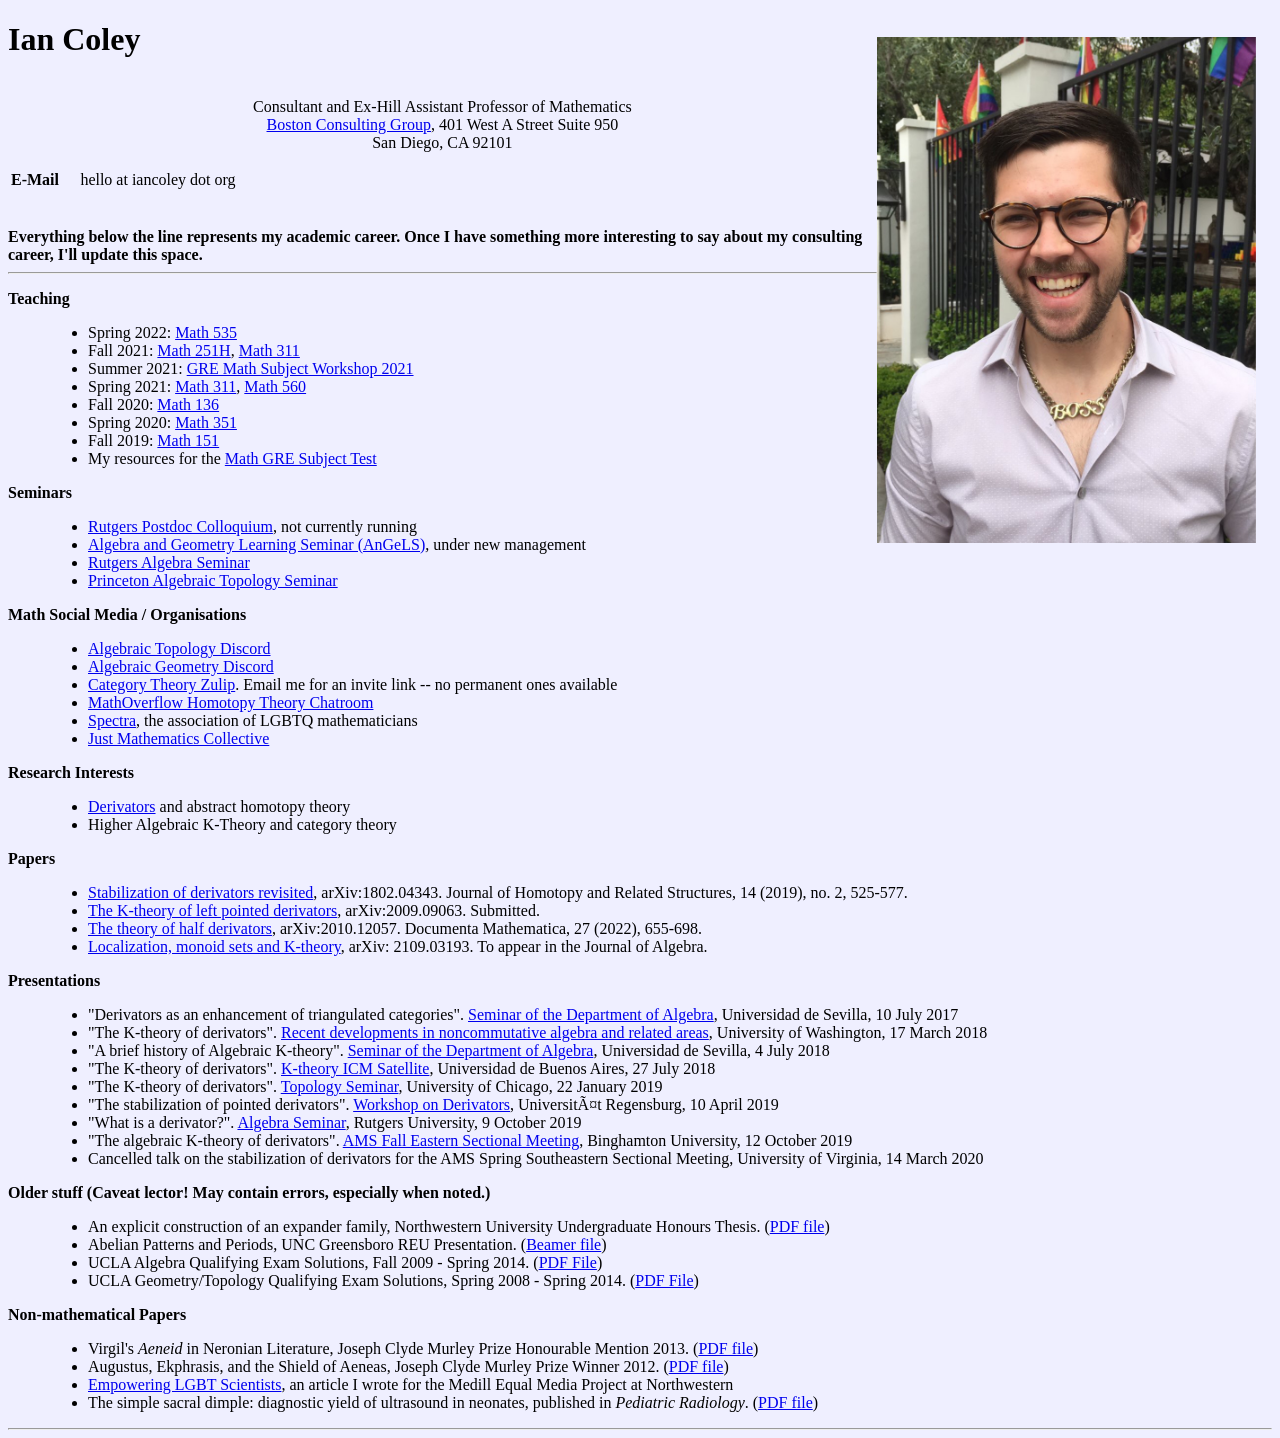
==== index.html @ ffd54c89 "Update index.html" ====
<!DOCTYPE HTML PUBLIC "-//W3C//DTD HTML 4.01 Transitional//EN"
"http://www.w3.org/TR/html4/loose.dtd">
<!-- Go through all the generic content and replace with your own data. -->
<html>
<head>
<title>Mathematician, Consultant, Dreamweaver</title> <!-- Change name, 4 places -->
<meta http-equiv="Content-Type" content="text/html; charset=iso-8859-1">
<meta name="author" content="Ian Coley"> <!-- Change name, 4 places -->
<!-- Special styles or stylesheet link come before mathnet.css -->
<style type="text/css"><!--
    .aboutme dt, .location { font-weight: bold; }
--></style>
<link href="/styles/mathnet.css" rel="stylesheet" type="text/css">
</head>

<body bgcolor="#EFEFFF">
<!-- For the following #include to work, the file must be called index.shtml -->
<!-- If you aren't using #include, call it index.html -->
<!--(if you want the banner and navigation bar remove all in parens)#include virtual="/styles/top.incl" -->

<!-- To reveal the valid-HTML icons, remove this line and the ending coment
<div style="text-align:right">
<a href="http://jigsaw.w3.org/css-validator/check/referer">
<img src="/images/valid-css.png" alt="Valid CSS"></a> 
<a href="http://validator.w3.org/check?uri=referer">
<img src="/images/valid-html40.png" alt="Valid HTML 4.0 Transitional"></a> 
</div>
    Ending comment, remove to reveal valid-HTML logo (and make SURE it passes!) -->

<img src="me.jpg" width="30%" style="float:right; margin-top: 1em; margin-right: 1em" title="breue et inreparabile tempus omnibus est uitae; sed famam extendere factis, hoc uirtutis opus. (Aeneid, Book X, 467-9)">

<h1>Ian Coley</h1> <!-- Change name, 4 places -->
<div style="text-align: center">
<br>Consultant and Ex-Hill Assistant Professor of Mathematics
<br><a href="https://www.bcg.com/offices/san-diego">Boston Consulting Group</a>, 401 West A Street Suite 950
<br>San Diego, CA 92101
</div>

<table style="border-width: 1.5em; margin-top: 1em">
<col width="30%"><col width="70%">
<tr><td class=location>E-Mail		<td>hello at iancoley dot org

</table>

<br><br>

<b>Everything below the line represents my academic career. Once I have something more interesting to say about my consulting career, I'll update this space.</b>

<hr>


<dl class=aboutme>
<dt>Teaching
<dd><ul>
	<li>Spring 2022: <a href="https://rutgers.instructure.com/courses/168544">Math 535</a>
	<li>Fall 2021: <a href="https://rutgers.instructure.com/courses/134760">Math 251H</a>, <a href="https://rutgers.instructure.com/courses/134835">Math 311</a>
	<li>Summer 2021: <a href="greprep.html">GRE Math Subject Workshop 2021</a>
	<li>Spring 2021: <a href="https://rutgers.instructure.com/courses/121774">Math 311</a>, <a href="https://rutgers.instructure.com/courses/113019">Math 560</a>
	<li>Fall 2020: <a href="https://rutgers.instructure.com/courses/67434">Math 136</a>
	<li>Spring 2020: <a href="https://rutgers.instructure.com/courses/38827">Math 351</a>
	<li>Fall 2019: <a href="https://rutgers.instructure.com/courses/27817">Math 151</a>
	<li>My resources for the <a href="greprep.html">Math GRE Subject Test</a>
    </ul>

<dt>Seminars
<dd><ul>
	<li><a href="postdoc-colloquium.html">Rutgers Postdoc Colloquium</a>, not currently running
	<li><a href="angels.html">Algebra and Geometry Learning Seminar (AnGeLS)</a>, under new management
	<li><a href="https://sites.math.rutgers.edu/~weibel/algebra.seminar.html">Rutgers Algebra Seminar</a>
	<li><a href="https://www.math.princeton.edu/events/seminars/algebraic-topology-seminar">Princeton Algebraic Topology Seminar</a>

</ul>

<dt>Math Social Media / Organisations
<dd><ul>
	<li><a href="https://discord.gg/2XGcvScpwp">Algebraic Topology Discord</a>
	<li><a href="https://discord.gg/v2Ud8uvxCf">Algebraic Geometry Discord</a>
	<li><a href="https://categorytheory.zulipchat.com">Category Theory Zulip</a>. Email me for an invite link -- no permanent ones available
	<li><a href="https://chat.stackexchange.com/rooms/9417/homotopy-theory">MathOverflow Homotopy Theory Chatroom</a>
	<li><a href="http://lgbtmath.org/">Spectra</a>, the association of LGBTQ mathematicians</a>
	<li><a href="https://www.justmathematicscollective.net/">Just Mathematics Collective</a>
	</ul>


<dt>Research Interests
<dd><ul>
    <li><a href="derivators.html">Derivators</a> and abstract homotopy theory
    <li>Higher Algebraic K-Theory and category theory
    </ul>

<dt>Papers
<dd><ul>
	<li><a href="pub/coley-stabilization.pdf">Stabilization of derivators revisited</a>, arXiv:1802.04343. Journal of Homotopy and Related Structures, 14 (2019), no. 2, 525-577.
	<li><a href="pub/coley-additivity.pdf">The K-theory of left pointed derivators</a>, arXiv:2009.09063. Submitted.
	<li><a href="https://www.elibm.org/article/10012194">The theory of half derivators</a>, arXiv:2010.12057. Documenta Mathematica, 27 (2022), 655-698.
	<li><a href="https://arxiv.org/abs/2109.03193">Localization, monoid sets and K-theory</a>, arXiv: 2109.03193. To appear in the Journal of Algebra.
    </ul>
    
<dt>Presentations
<dd><ul>
	<li>"Derivators as an enhancement of triangulated categories". <a href="http://www.algebra.us.es/semalg/index.html">Seminar of the Department of Algebra</a>, Universidad de Sevilla, 10 July 2017
	<li>"The K-theory of derivators". <a href="https://sites.math.washington.edu/~zhang/SeattleRDncAR2018/index.html">Recent developments in noncommutative algebra and related areas</a>, University of Washington, 17 March 2018
	<li>"A brief history of Algebraic K-theory". <a href="http://www.algebra.us.es/semalg/index.html">Seminar of the Department of Algebra</a>, Universidad de Sevilla, 4 July 2018
	<li>"The K-theory of derivators". <a href="http://mate.dm.uba.ar/~gtartag/workshop/workshop.html">K-theory ICM Satellite</a>, Universidad de Buenos Aires, 27 July 2018
	<li>"The K-theory of derivators". <a href="https://math.uchicago.edu/~algtop/pastseminars.html">Topology Seminar</a>, University of Chicago, 22 January 2019
	<li>"The stabilization of pointed derivators". <a href="https://www-app.uni-regensburg.de/Fakultaeten/MAT/sfb-higher-invariants/index.php/Derivators">Workshop on Derivators</a>, Universität Regensburg, 10 April 2019
	<li>"What is a derivator?". <a href="http://sites.math.rutgers.edu/~weibel/algebra.seminar.html">Algebra Seminar</a>, Rutgers University, 9 October 2019
	<li>"The algebraic K-theory of derivators". <a href="http://www.ams.org/meetings/sectional/2263_program_ss5.html#title">AMS Fall Eastern Sectional Meeting</a>, Binghamton University, 12 October 2019
	<li>Cancelled talk on the stabilization of derivators for the AMS Spring Southeastern Sectional Meeting, University of Virginia, 14 March 2020
    </ul>
 
 <dt>Older stuff (Caveat lector! May contain errors, especially when noted.)
 <dd><ul>
    <li>An explicit construction of an expander family, Northwestern University Undergraduate Honours Thesis.
	(<a href="pub/undergrad-thesis.pdf">PDF file</a>)
    <li>Abelian Patterns and Periods, UNC Greensboro REU Presentation.
	(<a href="pub/reu.pdf">Beamer file</a>)
	<li>UCLA Algebra Qualifying Exam Solutions, Fall 2009 - Spring 2014. (<a href="pub/algqual.pdf">PDF File</a>)
	<li>UCLA Geometry/Topology Qualifying Exam Solutions, Spring 2008 - Spring 2014. (<a href="pub/gtqual.pdf">PDF File</a>)
    </ul>
 
 <dt>Non-mathematical Papers
 <dd><ul>
    <li>Virgil's <i>Aeneid</i> in Neronian Literature, Joseph Clyde Murley Prize Honourable Mention 2013.
    (<a href="pub/aeneidneronianliterature.pdf">PDF file</a>)
    <li>Augustus, Ekphrasis, and the Shield of Aeneas, Joseph Clyde Murley Prize Winner 2012.
    (<a href="pub/shieldofaeneas.pdf">PDF file</a>)
    <li><a href="pub/coley-memp.pdf">Empowering LGBT Scientists</a>, an article I wrote for the Medill Equal Media Project at Northwestern
    <li>The simple sacral dimple: diagnostic yield of ultrasound in neonates, published in <i>Pediatric Radiology</i>.
    (<a href="pub/dimple.pdf">PDF file</a>)
    </ul>


</dl>

<hr>

<!--(if you want the footer and search box remove all in parens)#include virtual="/styles/foot.incl" -->
</body>
</html>
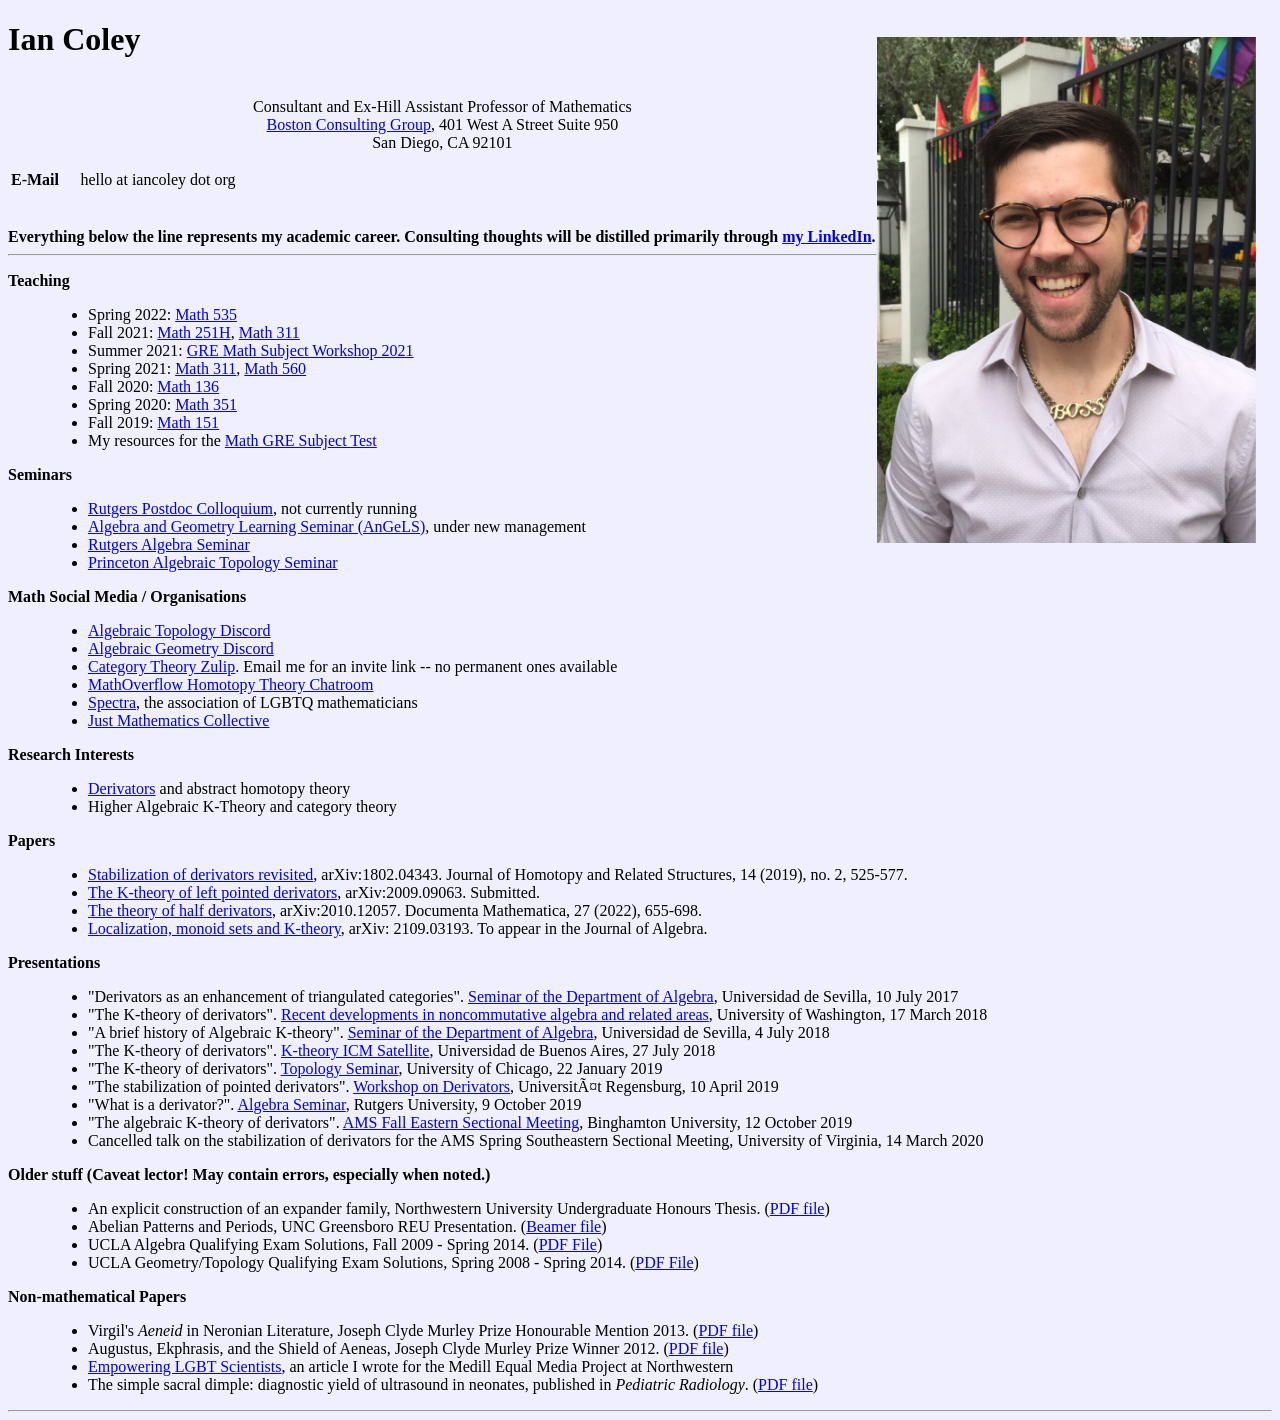
==== commit 77f8d910: "Updated profile/diacritical marks" ====
--- a/index.html
+++ b/index.html
@@ -44,7 +44,8 @@
 
 <br><br>
 
-<b>Everything below the line represents my academic career. Once I have something more interesting to say about my consulting career, I'll update this space.</b>
+<b>Everything below the line represents my academic career. Consulting thoughts will be distilled primarily through <a href="https://www.linkedin.com/in/iacoley/">my LinkedIn</a>.
+</b>
 
 <hr>
 
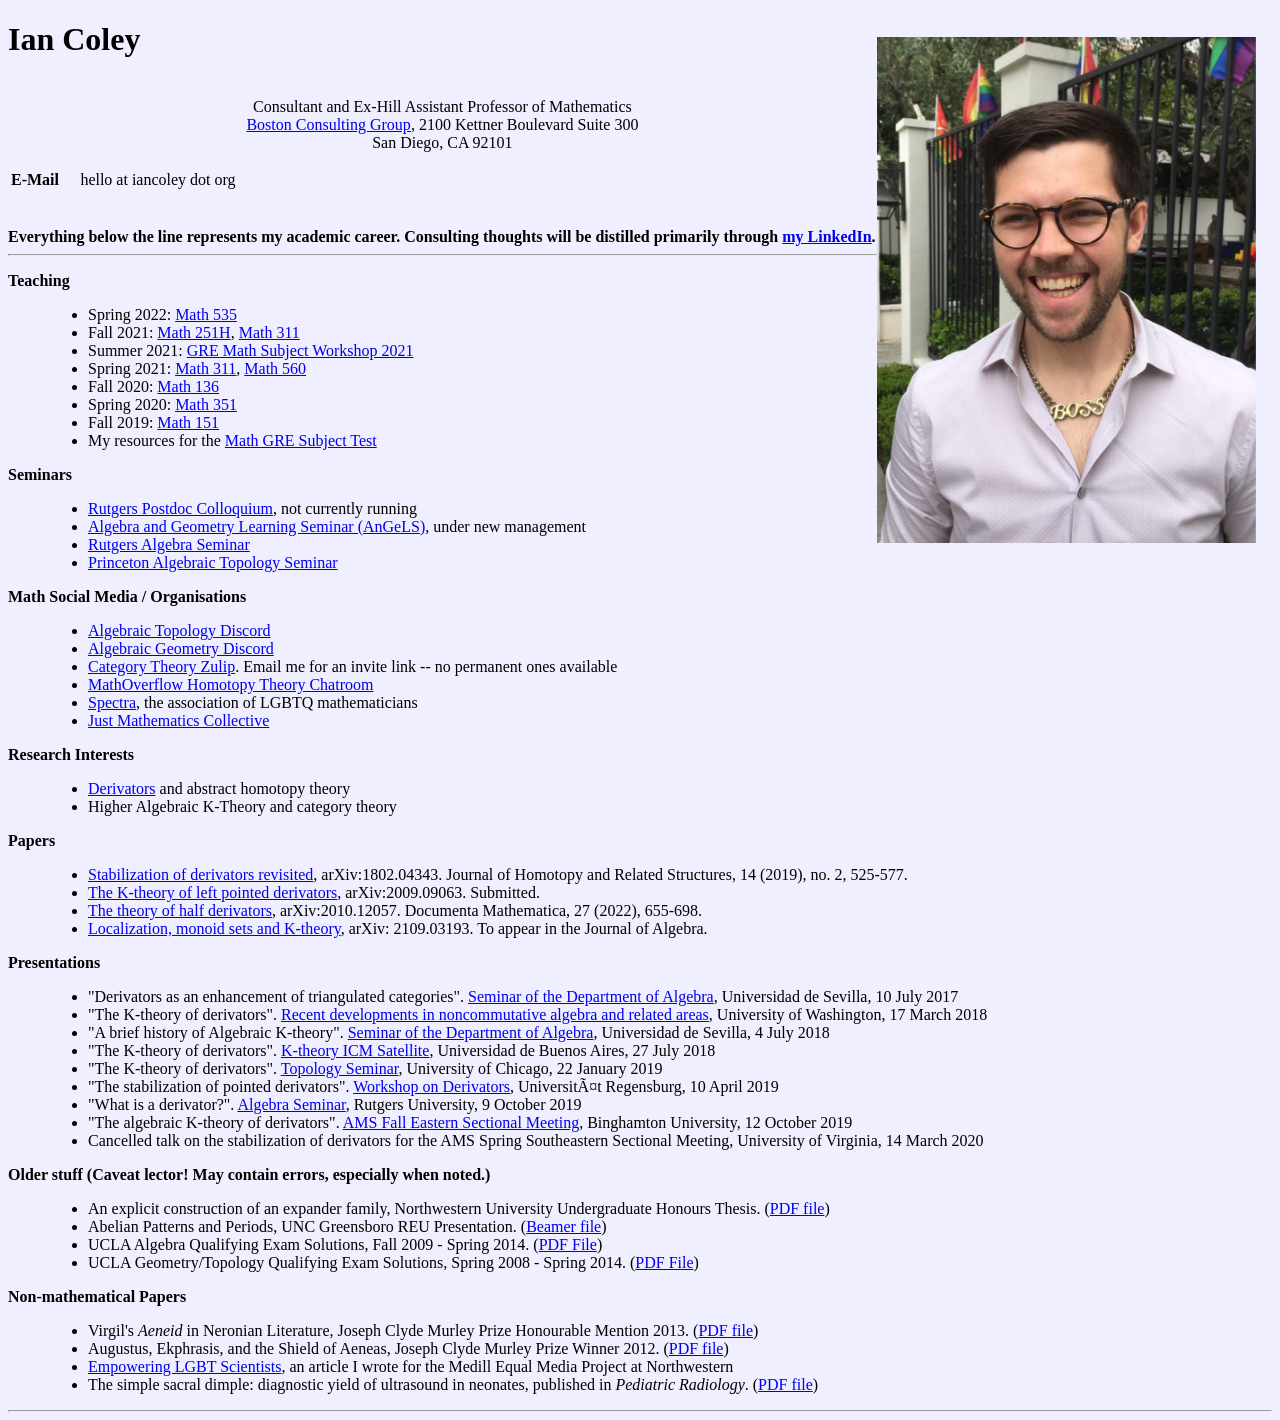
==== commit 85af5ff6: "Adding practice test, fixing diacritics" ====
--- a/index.html
+++ b/index.html
@@ -32,7 +32,7 @@
 <h1>Ian Coley</h1> <!-- Change name, 4 places -->
 <div style="text-align: center">
 <br>Consultant and Ex-Hill Assistant Professor of Mathematics
-<br><a href="https://www.bcg.com/offices/san-diego">Boston Consulting Group</a>, 401 West A Street Suite 950
+<br><a href="https://www.bcg.com/offices/san-diego">Boston Consulting Group</a>, 2100 Kettner Boulevard Suite 300
 <br>San Diego, CA 92101
 </div>
 
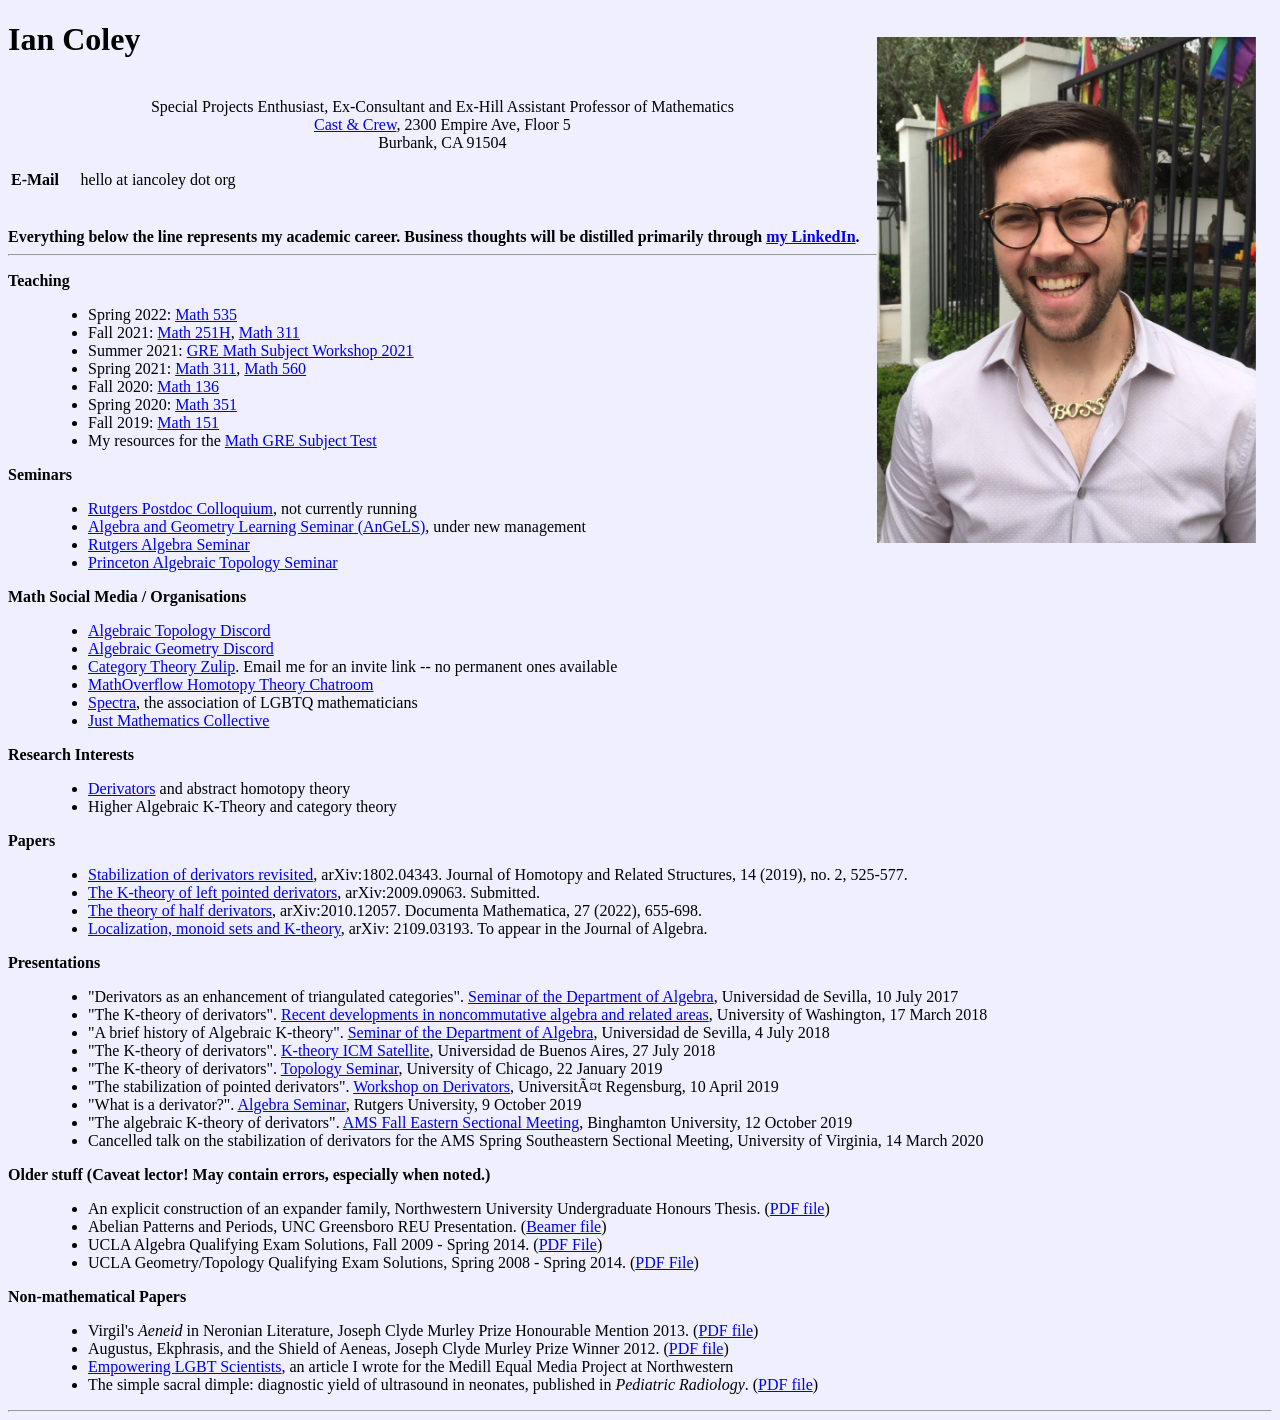
==== commit d221846b: "Update index.html Changing Consultant -> Operator" ====
--- a/index.html
+++ b/index.html
@@ -3,7 +3,7 @@
 <!-- Go through all the generic content and replace with your own data. -->
 <html>
 <head>
-<title>Mathematician, Consultant, Dreamweaver</title> <!-- Change name, 4 places -->
+<title>Mathematician, Operator, Dreamweaver</title> <!-- Change name, 4 places -->
 <meta http-equiv="Content-Type" content="text/html; charset=iso-8859-1">
 <meta name="author" content="Ian Coley"> <!-- Change name, 4 places -->
 <!-- Special styles or stylesheet link come before mathnet.css -->
@@ -31,9 +31,9 @@
 
 <h1>Ian Coley</h1> <!-- Change name, 4 places -->
 <div style="text-align: center">
-<br>Consultant and Ex-Hill Assistant Professor of Mathematics
-<br><a href="https://www.bcg.com/offices/san-diego">Boston Consulting Group</a>, 2100 Kettner Boulevard Suite 300
-<br>San Diego, CA 92101
+<br>Special Projects Enthusiast, Ex-Consultant and Ex-Hill Assistant Professor of Mathematics
+<br><a href="https://www.castandcrew.com/">Cast & Crew</a>, 2300 Empire Ave, Floor 5
+<br>Burbank, CA 91504
 </div>
 
 <table style="border-width: 1.5em; margin-top: 1em">
@@ -44,7 +44,7 @@
 
 <br><br>
 
-<b>Everything below the line represents my academic career. Consulting thoughts will be distilled primarily through <a href="https://www.linkedin.com/in/iacoley/">my LinkedIn</a>.
+<b>Everything below the line represents my academic career. Business thoughts will be distilled primarily through <a href="https://www.linkedin.com/in/iacoley/">my LinkedIn</a>.
 </b>
 
 <hr>
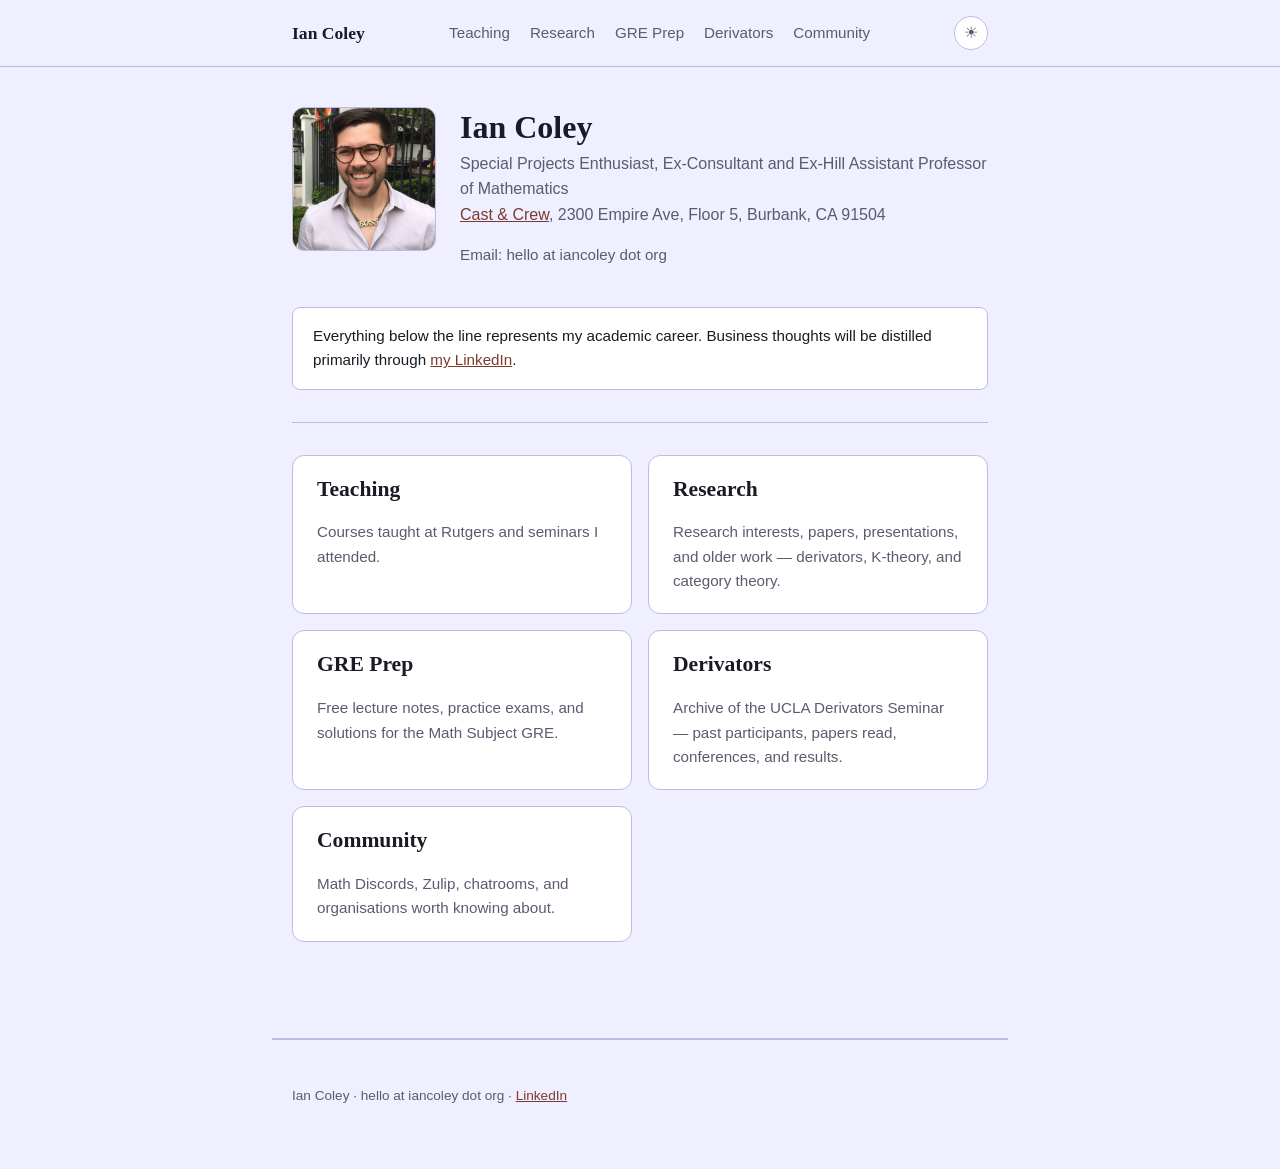
==== commit aaea33d7: "Update index.html Change box text for Teaching" ====
--- a/index.html
+++ b/index.html
@@ -1,141 +1,99 @@
-<!DOCTYPE HTML PUBLIC "-//W3C//DTD HTML 4.01 Transitional//EN"
-"http://www.w3.org/TR/html4/loose.dtd">
-<!-- Go through all the generic content and replace with your own data. -->
-<html>
+<!doctype html>
+<html lang="en">
 <head>
-<title>Mathematician, Operator, Dreamweaver</title> <!-- Change name, 4 places -->
-<meta http-equiv="Content-Type" content="text/html; charset=iso-8859-1">
-<meta name="author" content="Ian Coley"> <!-- Change name, 4 places -->
-<!-- Special styles or stylesheet link come before mathnet.css -->
-<style type="text/css"><!--
-    .aboutme dt, .location { font-weight: bold; }
---></style>
-<link href="/styles/mathnet.css" rel="stylesheet" type="text/css">
+<meta charset="utf-8">
+<meta name="viewport" content="width=device-width, initial-scale=1">
+<title>Ian Coley</title>
+<meta name="author" content="Ian Coley">
+
+<link rel="stylesheet" href="css/style.css?v=1787190725225">
+<script>
+(function () {
+  try {
+    var saved = localStorage.getItem("theme");
+    if (saved === "light" || saved === "dark") {
+      document.documentElement.dataset.theme = saved;
+    }
+  } catch (e) {}
+})();
+</script>
 </head>
-
-<body bgcolor="#EFEFFF">
-<!-- For the following #include to work, the file must be called index.shtml -->
-<!-- If you aren't using #include, call it index.html -->
-<!--(if you want the banner and navigation bar remove all in parens)#include virtual="/styles/top.incl" -->
-
-<!-- To reveal the valid-HTML icons, remove this line and the ending coment
-<div style="text-align:right">
-<a href="http://jigsaw.w3.org/css-validator/check/referer">
-<img src="/images/valid-css.png" alt="Valid CSS"></a> 
-<a href="http://validator.w3.org/check?uri=referer">
-<img src="/images/valid-html40.png" alt="Valid HTML 4.0 Transitional"></a> 
-</div>
-    Ending comment, remove to reveal valid-HTML logo (and make SURE it passes!) -->
-
-<img src="me.jpg" width="30%" style="float:right; margin-top: 1em; margin-right: 1em" title="breue et inreparabile tempus omnibus est uitae; sed famam extendere factis, hoc uirtutis opus. (Aeneid, Book X, 467-9)">
-
-<h1>Ian Coley</h1> <!-- Change name, 4 places -->
-<div style="text-align: center">
-<br>Special Projects Enthusiast, Ex-Consultant and Ex-Hill Assistant Professor of Mathematics
-<br><a href="https://www.castandcrew.com/">Cast & Crew</a>, 2300 Empire Ave, Floor 5
-<br>Burbank, CA 91504
+<body>
+<a class="skip-link" href="#main">Skip to content</a>
+<header class="site-header">
+  <nav class="site-nav">
+    <a class="brand" href="index.html">Ian Coley</a>
+    <div class="nav-links">
+      <a href="teaching.html">Teaching</a>
+      <a href="research.html">Research</a>
+      <a href="greprep.html">GRE Prep</a>
+      <a href="derivators.html">Derivators</a>
+      <a href="community.html">Community</a>
+    </div>
+    <button type="button" class="theme-toggle" id="theme-toggle" aria-label="Toggle dark mode">
+      <span class="icon-light" aria-hidden="true">&#9728;</span>
+      <span class="icon-dark" aria-hidden="true">&#9789;</span>
+    </button>
+  </nav>
+</header>
+<main id="main">
+<div class="profile">
+  <img src="me.jpg" alt="Ian Coley" width="200" height="200" class="profile-photo">
+  <div class="profile-text">
+    <h1>Ian Coley</h1>
+    <p class="tagline">Special Projects Enthusiast, Ex-Consultant and Ex-Hill Assistant Professor of Mathematics<br>
+    <a href="https://www.castandcrew.com/">Cast &amp; Crew</a>, 2300 Empire Ave, Floor 5, Burbank, CA 91504</p>
+    <p class="contact">Email: hello at iancoley dot org</p>
+  </div>
 </div>
 
-<table style="border-width: 1.5em; margin-top: 1em">
-<col width="30%"><col width="70%">
-<tr><td class=location>E-Mail		<td>hello at iancoley dot org
-
-</table>
-
-<br><br>
-
-<b>Everything below the line represents my academic career. Business thoughts will be distilled primarily through <a href="https://www.linkedin.com/in/iacoley/">my LinkedIn</a>.
-</b>
+<p class="callout">Everything below the line represents my academic career. Business thoughts will be distilled primarily through <a href="https://www.linkedin.com/in/iacoley/">my LinkedIn</a>.</p>
 
 <hr>
 
+<nav class="section-cards" aria-label="Academic sections">
+  <a class="section-card" href="teaching.html">
+    <h2>Teaching</h2>
+    <p>Courses taught at Rutgers and seminars I attended.</p>
+  </a>
+  <a class="section-card" href="research.html">
+    <h2>Research</h2>
+    <p>Research interests, papers, presentations, and older work &mdash; derivators, K-theory, and category theory.</p>
+  </a>
+  <a class="section-card" href="greprep.html">
+    <h2>GRE Prep</h2>
+    <p>Free lecture notes, practice exams, and solutions for the Math Subject GRE.</p>
+  </a>
+  <a class="section-card" href="derivators.html">
+    <h2>Derivators</h2>
+    <p>Archive of the UCLA Derivators Seminar &mdash; past participants, papers read, conferences, and results.</p>
+  </a>
+  <a class="section-card" href="community.html">
+    <h2>Community</h2>
+    <p>Math Discords, Zulip, chatrooms, and organisations worth knowing about.</p>
+  </a>
+</nav>
 
-<dl class=aboutme>
-<dt>Teaching
-<dd><ul>
-	<li>Spring 2022: <a href="https://rutgers.instructure.com/courses/168544">Math 535</a>
-	<li>Fall 2021: <a href="https://rutgers.instructure.com/courses/134760">Math 251H</a>, <a href="https://rutgers.instructure.com/courses/134835">Math 311</a>
-	<li>Summer 2021: <a href="greprep.html">GRE Math Subject Workshop 2021</a>
-	<li>Spring 2021: <a href="https://rutgers.instructure.com/courses/121774">Math 311</a>, <a href="https://rutgers.instructure.com/courses/113019">Math 560</a>
-	<li>Fall 2020: <a href="https://rutgers.instructure.com/courses/67434">Math 136</a>
-	<li>Spring 2020: <a href="https://rutgers.instructure.com/courses/38827">Math 351</a>
-	<li>Fall 2019: <a href="https://rutgers.instructure.com/courses/27817">Math 151</a>
-	<li>My resources for the <a href="greprep.html">Math GRE Subject Test</a>
-    </ul>
+</main>
+<footer class="site-footer">
+  <p>Ian Coley &middot; hello at iancoley dot org &middot; <a href="https://www.linkedin.com/in/iacoley/">LinkedIn</a></p>
+</footer>
+<script>
+(function () {
+  var root = document.documentElement;
+  var btn = document.getElementById("theme-toggle");
+  var prefersDark = window.matchMedia("(prefers-color-scheme: dark)");
 
-<dt>Seminars
-<dd><ul>
-	<li><a href="postdoc-colloquium.html">Rutgers Postdoc Colloquium</a>, not currently running
-	<li><a href="angels.html">Algebra and Geometry Learning Seminar (AnGeLS)</a>, under new management
-	<li><a href="https://sites.math.rutgers.edu/~weibel/algebra.seminar.html">Rutgers Algebra Seminar</a>
-	<li><a href="https://www.math.princeton.edu/events/seminars/algebraic-topology-seminar">Princeton Algebraic Topology Seminar</a>
+  function currentTheme() {
+    return root.dataset.theme || (prefersDark.matches ? "dark" : "light");
+  }
 
-</ul>
-
-<dt>Math Social Media / Organisations
-<dd><ul>
-	<li><a href="https://discord.gg/2XGcvScpwp">Algebraic Topology Discord</a>
-	<li><a href="https://discord.gg/v2Ud8uvxCf">Algebraic Geometry Discord</a>
-	<li><a href="https://categorytheory.zulipchat.com">Category Theory Zulip</a>. Email me for an invite link -- no permanent ones available
-	<li><a href="https://chat.stackexchange.com/rooms/9417/homotopy-theory">MathOverflow Homotopy Theory Chatroom</a>
-	<li><a href="http://lgbtmath.org/">Spectra</a>, the association of LGBTQ mathematicians</a>
-	<li><a href="https://www.justmathematicscollective.net/">Just Mathematics Collective</a>
-	</ul>
-
-
-<dt>Research Interests
-<dd><ul>
-    <li><a href="derivators.html">Derivators</a> and abstract homotopy theory
-    <li>Higher Algebraic K-Theory and category theory
-    </ul>
-
-<dt>Papers
-<dd><ul>
-	<li><a href="pub/coley-stabilization.pdf">Stabilization of derivators revisited</a>, arXiv:1802.04343. Journal of Homotopy and Related Structures, 14 (2019), no. 2, 525-577.
-	<li><a href="pub/coley-additivity.pdf">The K-theory of left pointed derivators</a>, arXiv:2009.09063. Submitted.
-	<li><a href="https://www.elibm.org/article/10012194">The theory of half derivators</a>, arXiv:2010.12057. Documenta Mathematica, 27 (2022), 655-698.
-	<li><a href="https://arxiv.org/abs/2109.03193">Localization, monoid sets and K-theory</a>, arXiv: 2109.03193. To appear in the Journal of Algebra.
-    </ul>
-    
-<dt>Presentations
-<dd><ul>
-	<li>"Derivators as an enhancement of triangulated categories". <a href="http://www.algebra.us.es/semalg/index.html">Seminar of the Department of Algebra</a>, Universidad de Sevilla, 10 July 2017
-	<li>"The K-theory of derivators". <a href="https://sites.math.washington.edu/~zhang/SeattleRDncAR2018/index.html">Recent developments in noncommutative algebra and related areas</a>, University of Washington, 17 March 2018
-	<li>"A brief history of Algebraic K-theory". <a href="http://www.algebra.us.es/semalg/index.html">Seminar of the Department of Algebra</a>, Universidad de Sevilla, 4 July 2018
-	<li>"The K-theory of derivators". <a href="http://mate.dm.uba.ar/~gtartag/workshop/workshop.html">K-theory ICM Satellite</a>, Universidad de Buenos Aires, 27 July 2018
-	<li>"The K-theory of derivators". <a href="https://math.uchicago.edu/~algtop/pastseminars.html">Topology Seminar</a>, University of Chicago, 22 January 2019
-	<li>"The stabilization of pointed derivators". <a href="https://www-app.uni-regensburg.de/Fakultaeten/MAT/sfb-higher-invariants/index.php/Derivators">Workshop on Derivators</a>, Universität Regensburg, 10 April 2019
-	<li>"What is a derivator?". <a href="http://sites.math.rutgers.edu/~weibel/algebra.seminar.html">Algebra Seminar</a>, Rutgers University, 9 October 2019
-	<li>"The algebraic K-theory of derivators". <a href="http://www.ams.org/meetings/sectional/2263_program_ss5.html#title">AMS Fall Eastern Sectional Meeting</a>, Binghamton University, 12 October 2019
-	<li>Cancelled talk on the stabilization of derivators for the AMS Spring Southeastern Sectional Meeting, University of Virginia, 14 March 2020
-    </ul>
- 
- <dt>Older stuff (Caveat lector! May contain errors, especially when noted.)
- <dd><ul>
-    <li>An explicit construction of an expander family, Northwestern University Undergraduate Honours Thesis.
-	(<a href="pub/undergrad-thesis.pdf">PDF file</a>)
-    <li>Abelian Patterns and Periods, UNC Greensboro REU Presentation.
-	(<a href="pub/reu.pdf">Beamer file</a>)
-	<li>UCLA Algebra Qualifying Exam Solutions, Fall 2009 - Spring 2014. (<a href="pub/algqual.pdf">PDF File</a>)
-	<li>UCLA Geometry/Topology Qualifying Exam Solutions, Spring 2008 - Spring 2014. (<a href="pub/gtqual.pdf">PDF File</a>)
-    </ul>
- 
- <dt>Non-mathematical Papers
- <dd><ul>
-    <li>Virgil's <i>Aeneid</i> in Neronian Literature, Joseph Clyde Murley Prize Honourable Mention 2013.
-    (<a href="pub/aeneidneronianliterature.pdf">PDF file</a>)
-    <li>Augustus, Ekphrasis, and the Shield of Aeneas, Joseph Clyde Murley Prize Winner 2012.
-    (<a href="pub/shieldofaeneas.pdf">PDF file</a>)
-    <li><a href="pub/coley-memp.pdf">Empowering LGBT Scientists</a>, an article I wrote for the Medill Equal Media Project at Northwestern
-    <li>The simple sacral dimple: diagnostic yield of ultrasound in neonates, published in <i>Pediatric Radiology</i>.
-    (<a href="pub/dimple.pdf">PDF file</a>)
-    </ul>
-
-
-</dl>
-
-<hr>
-
-<!--(if you want the footer and search box remove all in parens)#include virtual="/styles/foot.incl" -->
+  btn.addEventListener("click", function () {
+    var next = currentTheme() === "dark" ? "light" : "dark";
+    root.dataset.theme = next;
+    try { localStorage.setItem("theme", next); } catch (e) {}
+  });
+})();
+</script>
 </body>
 </html>
--- a/css/style.css
+++ b/css/style.css
@@ -0,0 +1,236 @@
+:root {
+  --bg: #efefff;
+  --fg: #1a1a24;
+  --muted: #5b5b70;
+  --accent: #7a3b2e;
+  --border: #bcbce0;
+  --card-bg: #ffffff;
+  --max-width: 46rem;
+  --font-sans: -apple-system, BlinkMacSystemFont, "Segoe UI", Roboto, Helvetica, Arial, sans-serif;
+  --font-serif: "Iowan Old Style", "Palatino Linotype", Palatino, Georgia, serif;
+}
+
+@media (prefers-color-scheme: dark) {
+  :root:not([data-theme="light"]) {
+    --bg: #14141f;
+    --fg: #e6e6f0;
+    --muted: #9a9ab0;
+    --accent: #e2a084;
+    --border: #2a2a3d;
+    --card-bg: #1c1c2b;
+  }
+}
+
+:root[data-theme="dark"] {
+  --bg: #14141f;
+  --fg: #e6e6f0;
+  --muted: #9a9ab0;
+  --accent: #e2a084;
+  --border: #2a2a3d;
+  --card-bg: #1c1c2b;
+}
+
+* { box-sizing: border-box; }
+
+html { color-scheme: light dark; }
+
+body {
+  margin: 0;
+  background: var(--bg);
+  color: var(--fg);
+  font-family: var(--font-sans);
+  line-height: 1.6;
+  -webkit-font-smoothing: antialiased;
+}
+
+.skip-link {
+  position: absolute;
+  left: -999px;
+  top: 0;
+  background: var(--accent);
+  color: #fff;
+  padding: 0.5em 1em;
+  z-index: 10;
+}
+.skip-link:focus { left: 0; }
+
+.site-header {
+  border-bottom: 1px solid var(--border);
+  position: sticky;
+  top: 0;
+  background: var(--bg);
+  z-index: 5;
+}
+
+.site-nav {
+  max-width: var(--max-width);
+  margin: 0 auto;
+  padding: 1rem 1.25rem;
+  display: flex;
+  justify-content: space-between;
+  align-items: center;
+  flex-wrap: wrap;
+  gap: 0.5rem 1rem;
+}
+
+.brand {
+  font-family: var(--font-serif);
+  font-weight: 700;
+  font-size: 1.1rem;
+  color: var(--fg);
+  text-decoration: none;
+}
+
+.nav-links { display: flex; gap: 1.25rem; flex-wrap: wrap; }
+
+.nav-links a {
+  color: var(--muted);
+  text-decoration: none;
+  font-size: 0.95rem;
+}
+.nav-links a:hover { color: var(--accent); }
+
+.theme-toggle {
+  border: 1px solid var(--border);
+  background: var(--card-bg);
+  color: var(--muted);
+  border-radius: 999px;
+  width: 2.1rem;
+  height: 2.1rem;
+  line-height: 1;
+  font-size: 1rem;
+  cursor: pointer;
+  display: inline-flex;
+  align-items: center;
+  justify-content: center;
+}
+.theme-toggle:hover { color: var(--accent); border-color: var(--accent); }
+.theme-toggle .icon-dark { display: none; }
+:root[data-theme="dark"] .theme-toggle .icon-light { display: none; }
+:root[data-theme="dark"] .theme-toggle .icon-dark { display: inline; }
+@media (prefers-color-scheme: dark) {
+  :root:not([data-theme="light"]) .theme-toggle .icon-light { display: none; }
+  :root:not([data-theme="light"]) .theme-toggle .icon-dark { display: inline; }
+}
+
+main {
+  max-width: var(--max-width);
+  margin: 0 auto;
+  padding: 2.5rem 1.25rem 4rem;
+}
+
+h1, h2, h3 {
+  font-family: var(--font-serif);
+  line-height: 1.25;
+}
+
+h1 { font-size: 2rem; margin-bottom: 0.25rem; }
+h2 { font-size: 1.35rem; margin-top: 2.5rem; border-bottom: 1px solid var(--border); padding-bottom: 0.3rem; }
+h3 { font-size: 1.05rem; margin-bottom: 0.3rem; }
+
+a { color: var(--accent); }
+
+.tagline {
+  color: var(--muted);
+  margin-top: 0;
+}
+
+.profile {
+  display: flex;
+  gap: 1.5rem;
+  align-items: flex-start;
+  flex-wrap: wrap;
+  margin-bottom: 1rem;
+}
+
+.profile-photo {
+  width: 9rem;
+  height: 9rem;
+  object-fit: cover;
+  border-radius: 0.75rem;
+  border: 1px solid var(--border);
+}
+
+.profile-text { flex: 1; min-width: 14rem; }
+
+.profile-text h1 { margin-top: 0; }
+
+.contact { color: var(--muted); font-size: 0.95rem; }
+
+.callout {
+  background: var(--card-bg);
+  border: 1px solid var(--border);
+  border-radius: 0.5rem;
+  padding: 1rem 1.25rem;
+  margin: 1.5rem 0;
+  font-size: 0.95rem;
+}
+
+.section-cards {
+  display: grid;
+  grid-template-columns: repeat(auto-fit, minmax(14rem, 1fr));
+  gap: 1rem;
+  margin: 2rem 0;
+}
+
+.section-card {
+  display: block;
+  background: var(--card-bg);
+  border: 1px solid var(--border);
+  border-radius: 0.75rem;
+  padding: 1.25rem 1.5rem;
+  text-decoration: none;
+  color: var(--fg);
+  transition: border-color 0.15s ease;
+}
+
+.section-card:hover { border-color: var(--accent); }
+
+.section-card h2 {
+  margin-top: 0;
+  border-bottom: none;
+  padding-bottom: 0;
+  color: var(--fg);
+}
+
+.section-card p {
+  margin: 0.25rem 0 0;
+  color: var(--muted);
+  font-size: 0.95rem;
+}
+
+.aside-image {
+  max-width: 12rem;
+  width: 100%;
+  height: auto;
+  flex-shrink: 0;
+  border-radius: 0.5rem;
+  border: 1px solid var(--border);
+}
+
+ul.plain, dl.section-list {
+  padding-left: 0;
+  list-style: none;
+  margin: 0;
+}
+
+ul.item-list { padding-left: 1.2rem; margin: 0.5rem 0 0; }
+ul.item-list li { margin-bottom: 0.4rem; }
+
+.section-list dt {
+  font-weight: 600;
+  margin-top: 0.25rem;
+}
+
+.meta { color: var(--muted); font-size: 0.9rem; }
+
+.site-footer {
+  max-width: var(--max-width);
+  margin: 0 auto;
+  padding: 2rem 1.25rem 3rem;
+  color: var(--muted);
+  font-size: 0.85rem;
+  border-top: 2px solid var(--border);
+}
+
+hr { border: none; border-top: 1px solid var(--border); margin: 2rem 0; }
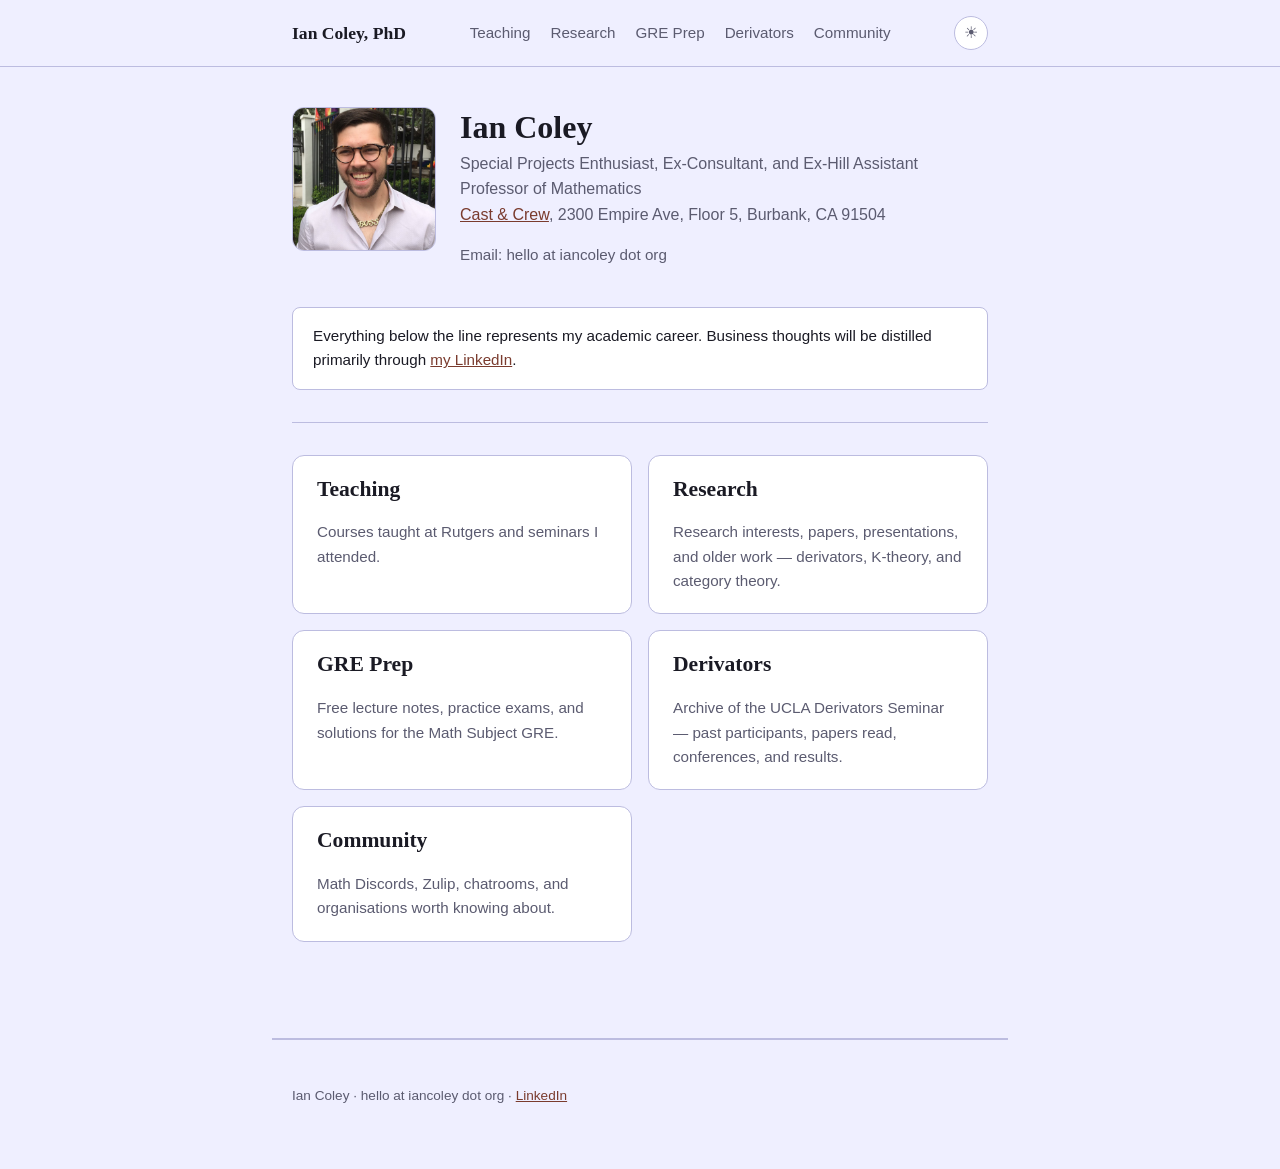
==== commit 8596523f: "Updated solutions, index" ====
--- a/index.html
+++ b/index.html
@@ -22,7 +22,7 @@
 <a class="skip-link" href="#main">Skip to content</a>
 <header class="site-header">
   <nav class="site-nav">
-    <a class="brand" href="index.html">Ian Coley</a>
+    <a class="brand" href="index.html">Ian Coley, PhD</a>
     <div class="nav-links">
       <a href="teaching.html">Teaching</a>
       <a href="research.html">Research</a>
@@ -41,7 +41,7 @@
   <img src="me.jpg" alt="Ian Coley" width="200" height="200" class="profile-photo">
   <div class="profile-text">
     <h1>Ian Coley</h1>
-    <p class="tagline">Special Projects Enthusiast, Ex-Consultant and Ex-Hill Assistant Professor of Mathematics<br>
+    <p class="tagline">Special Projects Enthusiast, Ex-Consultant, and Ex-Hill Assistant Professor of Mathematics<br>
     <a href="https://www.castandcrew.com/">Cast &amp; Crew</a>, 2300 Empire Ave, Floor 5, Burbank, CA 91504</p>
     <p class="contact">Email: hello at iancoley dot org</p>
   </div>
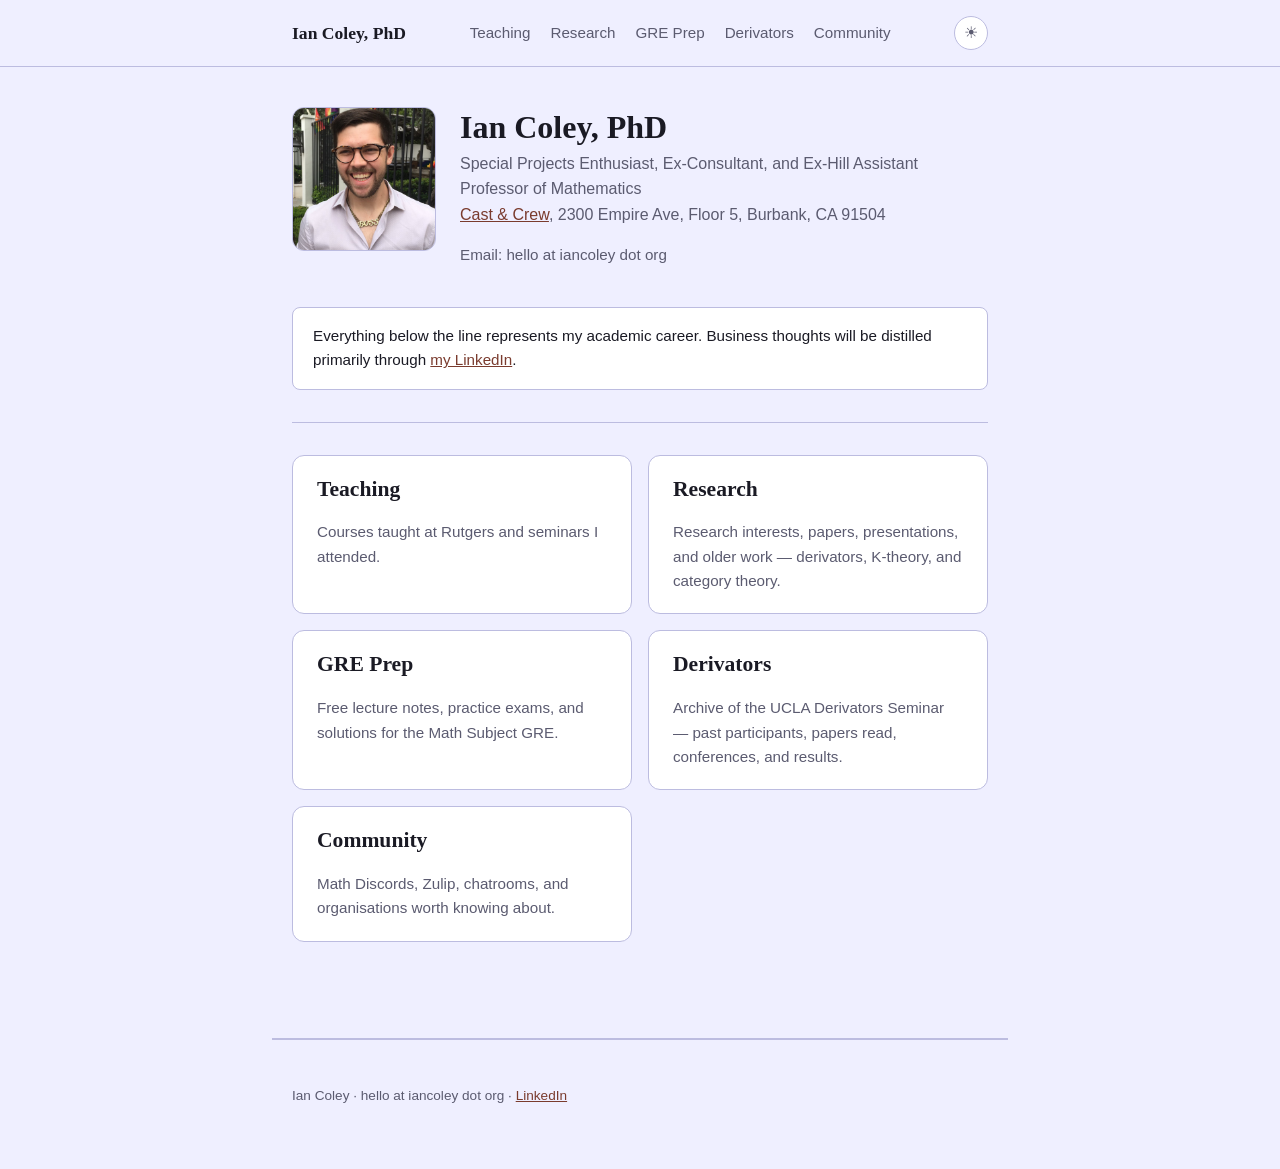
==== commit 73be8e24: "add PhD because why not" ====
--- a/index.html
+++ b/index.html
@@ -40,7 +40,7 @@
 <div class="profile">
   <img src="me.jpg" alt="Ian Coley" width="200" height="200" class="profile-photo">
   <div class="profile-text">
-    <h1>Ian Coley</h1>
+    <h1>Ian Coley, PhD</h1>
     <p class="tagline">Special Projects Enthusiast, Ex-Consultant, and Ex-Hill Assistant Professor of Mathematics<br>
     <a href="https://www.castandcrew.com/">Cast &amp; Crew</a>, 2300 Empire Ave, Floor 5, Burbank, CA 91504</p>
     <p class="contact">Email: hello at iancoley dot org</p>
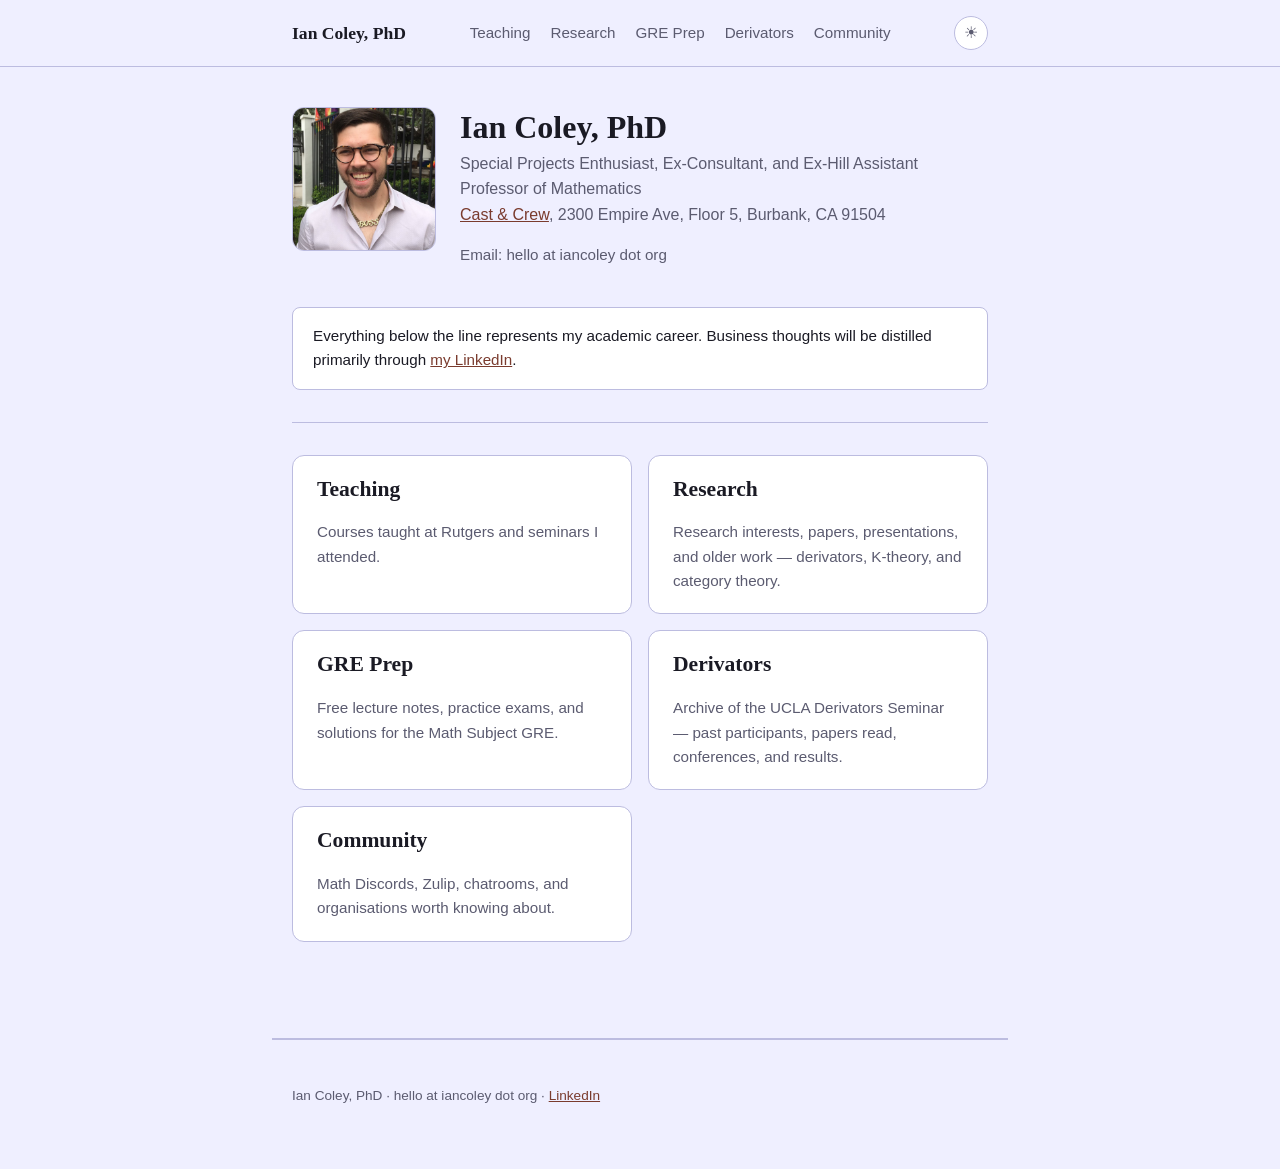
==== commit 618d4b99: "Add , PhD after site-wide nav brand and footer name" ====
--- a/index.html
+++ b/index.html
@@ -76,7 +76,7 @@
 
 </main>
 <footer class="site-footer">
-  <p>Ian Coley &middot; hello at iancoley dot org &middot; <a href="https://www.linkedin.com/in/iacoley/">LinkedIn</a></p>
+  <p>Ian Coley, PhD &middot; hello at iancoley dot org &middot; <a href="https://www.linkedin.com/in/iacoley/">LinkedIn</a></p>
 </footer>
 <script>
 (function () {
